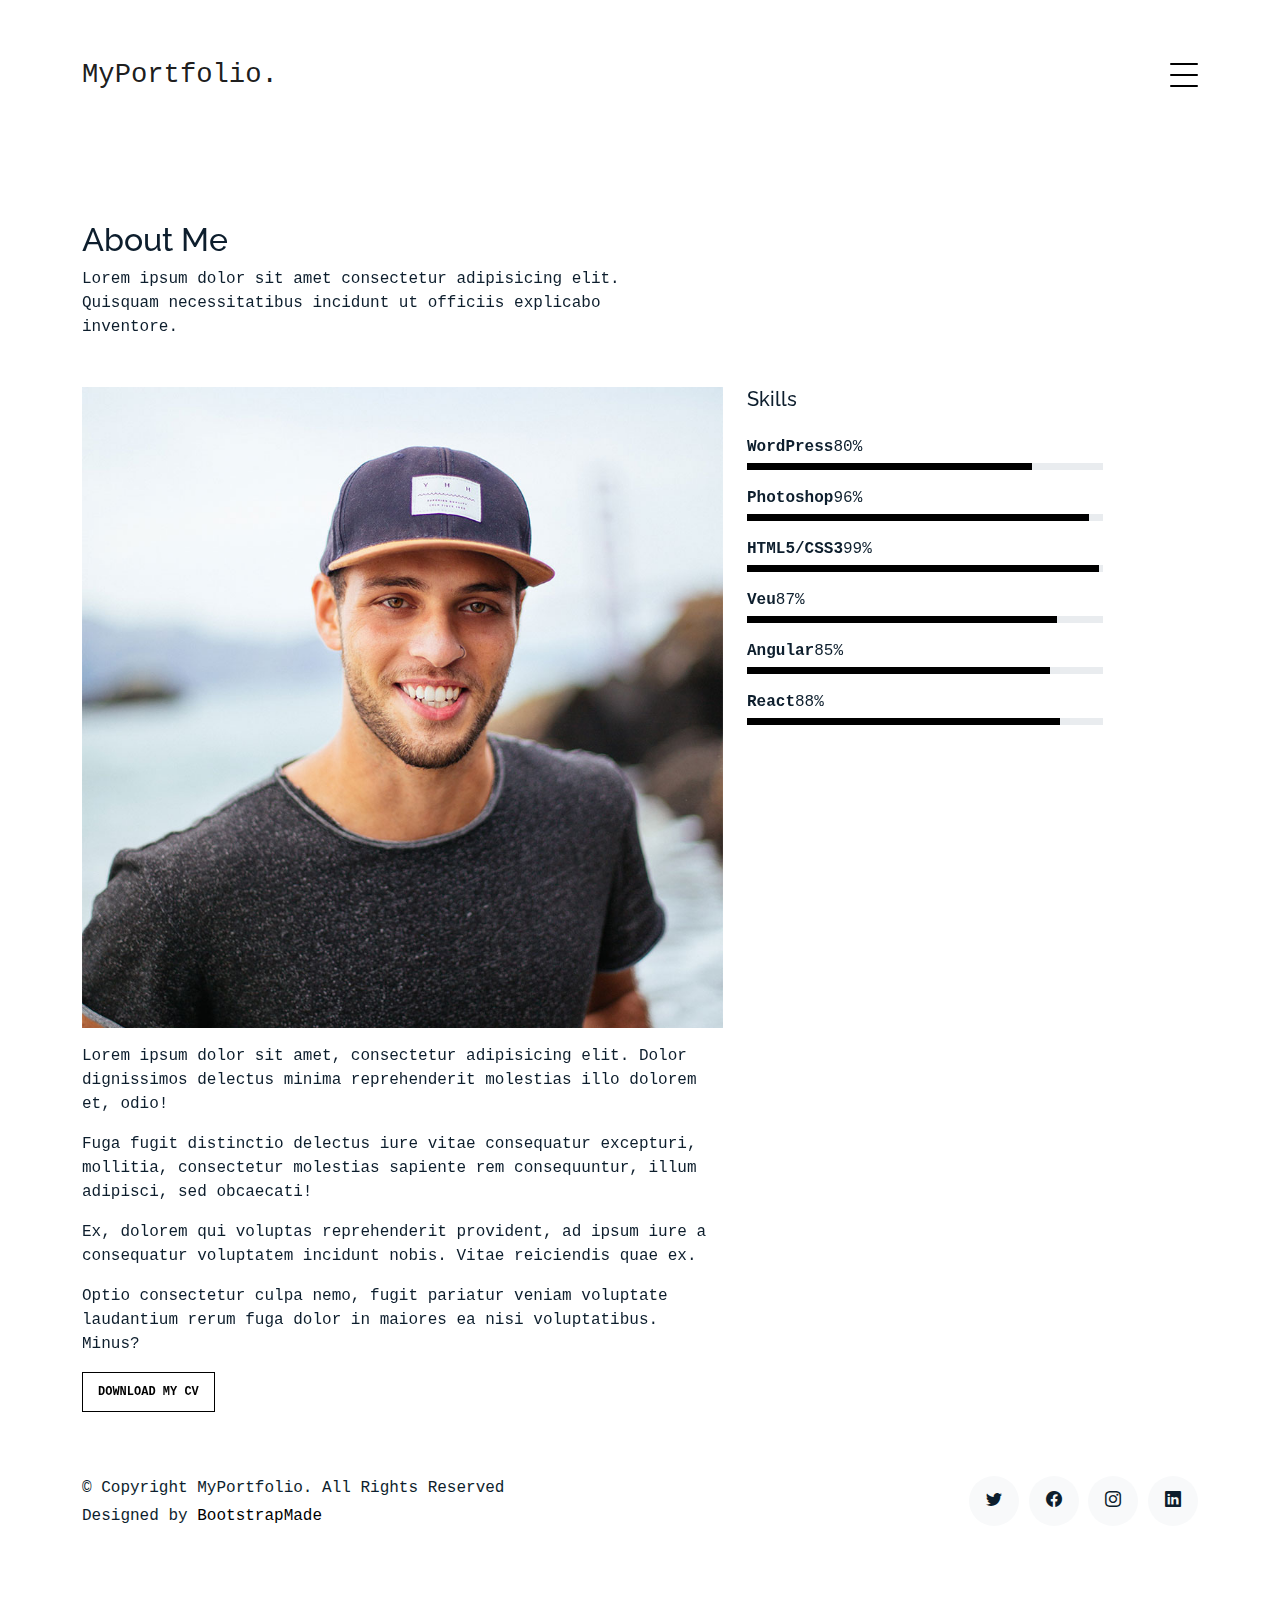
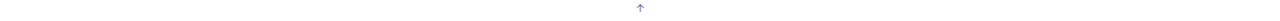
==== about.html @ 30f9475a "cambios iniciales" ====
<!DOCTYPE html>
<html lang="en">

<head>
  <meta charset="utf-8">
  <meta content="width=device-width, initial-scale=1.0" name="viewport">

  <title>MyPortfolio Bootstrap Template - About</title>
  <meta content="" name="description">
  <meta content="" name="keywords">

  <!-- Favicons -->
  <link href="assets/img/favicon.png" rel="icon">
  <link href="assets/img/apple-touch-icon.png" rel="apple-touch-icon">

  <!-- Google Fonts -->
  <link href="https://fonts.googleapis.com/css?family=https://fonts.googleapis.com/css?family=Inconsolata:400,500,600,700|Raleway:400,400i,500,500i,600,600i,700,700i" rel="stylesheet">

  <!-- Vendor CSS Files -->
  <link href="assets/vendor/aos/aos.css" rel="stylesheet">
  <link href="assets/vendor/bootstrap/css/bootstrap.min.css" rel="stylesheet">
  <link href="assets/vendor/bootstrap-icons/bootstrap-icons.css" rel="stylesheet">
  <link href="assets/vendor/swiper/swiper-bundle.min.css" rel="stylesheet">

  <!-- Template Main CSS File -->
  <link href="assets/css/style.css" rel="stylesheet">

  <!-- =======================================================
  * Template Name: MyPortfolio - v4.8.0
  * Template URL: https://bootstrapmade.com/myportfolio-bootstrap-portfolio-website-template/
  * Author: BootstrapMade.com
  * License: https://bootstrapmade.com/license/
  ======================================================== -->
</head>

<body>

  <!-- ======= Navbar ======= -->
  <div class="collapse navbar-collapse custom-navmenu" id="main-navbar">
    <div class="container py-2 py-md-5">
      <div class="row align-items-start">
        <div class="col-md-2">
          <ul class="custom-menu">
            <li><a href="index.html">Home</a></li>
            <li class="active"><a href="about.html">About Me</a></li>
            <li><a href="services.html">Services</a></li>
            <li><a href="works.html">Works</a></li>
            <li><a href="contact.html">Contact</a></li>
          </ul>
        </div>
        <div class="col-md-6 d-none d-md-block  mr-auto">
          <div class="tweet d-flex">
            <span class="bi bi-twitter text-white mt-2 mr-3"></span>
            <div>
              <p><em>Lorem ipsum dolor sit amet consectetur adipisicing elit. Quisquam necessitatibus incidunt ut officiis explicabo inventore. <br> <a href="#">t.co/v82jsk</a></em></p>
            </div>
          </div>
        </div>
        <div class="col-md-4 d-none d-md-block">
          <h3>Hire Me</h3>
          <p>Lorem ipsum dolor sit amet consectetur adipisicing elit. Quisquam necessitatibus incidunt ut officiisexplicabo inventore. <br> <a href="#">myemail@gmail.com</a></p>
        </div>
      </div>

    </div>
  </div>

  <nav class="navbar navbar-light custom-navbar">
    <div class="container">
      <a class="navbar-brand" href="index.html">MyPortfolio.</a>
      <a href="#" class="burger" data-bs-toggle="collapse" data-bs-target="#main-navbar">
        <span></span>
      </a>
    </div>
  </nav>

  <main id="main">

    <section class="section pb-5">
      <div class="container">
        <div class="row mb-5 align-items-end">
          <div class="col-md-6" data-aos="fade-up">

            <h2>About Me</h2>
            <p class="mb-0">Lorem ipsum dolor sit amet consectetur adipisicing elit. Quisquam necessitatibus incidunt ut
              officiis explicabo inventore.</p>
          </div>

        </div>

        <div class="row">
          <div class="col-md-4 ml-auto order-2" data-aos="fade-up">
            <h3 class="h3 mb-4">Skills</h3>
            <ul class="list-unstyled">
              <li class="mb-3">
                <div class="d-flex mb-1">
                  <strong>WordPress</strong>
                  <span class="ml-auto">80%</span>
                </div>
                <div class="progress custom-progress">
                  <div class="progress-bar" role="progressbar" style="width: 80%" aria-valuenow="80" aria-valuemin="0" aria-valuemax="100"></div>
                </div>
              </li>
              <li class="mb-3">
                <div class="d-flex mb-1">
                  <strong>Photoshop</strong>
                  <span class="ml-auto">96%</span>
                </div>
                <div class="progress custom-progress">
                  <div class="progress-bar" role="progressbar" style="width: 96%" aria-valuenow="96" aria-valuemin="0" aria-valuemax="100"></div>
                </div>
              </li>
              <li class="mb-3">
                <div class="d-flex mb-1">
                  <strong>HTML5/CSS3</strong>
                  <span class="ml-auto">99%</span>
                </div>
                <div class="progress custom-progress">
                  <div class="progress-bar" role="progressbar" style="width: 99%" aria-valuenow="99" aria-valuemin="0" aria-valuemax="100"></div>
                </div>
              </li>
              <li class="mb-3">
                <div class="d-flex mb-1">
                  <strong>Veu</strong>
                  <span class="ml-auto">87%</span>
                </div>
                <div class="progress custom-progress">
                  <div class="progress-bar" role="progressbar" style="width: 87%" aria-valuenow="87" aria-valuemin="0" aria-valuemax="100"></div>
                </div>
              </li>
              <li class="mb-3">
                <div class="d-flex mb-1">
                  <strong>Angular</strong>
                  <span class="ml-auto">85%</span>
                </div>
                <div class="progress custom-progress">
                  <div class="progress-bar" role="progressbar" style="width: 85%" aria-valuenow="85" aria-valuemin="0" aria-valuemax="100"></div>
                </div>
              </li>
              <li class="mb-3">
                <div class="d-flex mb-1">
                  <strong>React</strong>
                  <span class="ml-auto">88%</span>
                </div>
                <div class="progress custom-progress">
                  <div class="progress-bar" role="progressbar" style="width: 88%" aria-valuenow="88" aria-valuemin="0" aria-valuemax="100"></div>
                </div>
              </li>
            </ul>
          </div>

          <div class="col-md-7 mb-5 mb-md-0" data-aos="fade-up">
            <p><img src="assets/img/person_1_sq.jpg" alt="Image" class="img-fluid"></p>
            <p>Lorem ipsum dolor sit amet, consectetur adipisicing elit. Dolor dignissimos delectus minima reprehenderit
              molestias illo dolorem et, odio!</p>
            <p>Fuga fugit distinctio delectus iure vitae consequatur excepturi, mollitia, consectetur molestias sapiente
              rem consequuntur, illum adipisci, sed obcaecati!</p>
            <p>Ex, dolorem qui voluptas reprehenderit provident, ad ipsum iure a consequatur voluptatem incidunt nobis.
              Vitae reiciendis quae ex.</p>
            <p>Optio consectetur culpa nemo, fugit pariatur veniam voluptate laudantium rerum fuga dolor in maiores ea
              nisi voluptatibus. Minus?</p>
            <p><a href="#" class="readmore">Download my CV</a></p>
          </div>

        </div>

      </div>

    </section>

  </main><!-- End #main -->

  <!-- ======= Footer ======= -->
  <footer class="footer" role="contentinfo">
    <div class="container">
      <div class="row">
        <div class="col-sm-6">
          <p class="mb-1">&copy; Copyright MyPortfolio. All Rights Reserved</p>
          <div class="credits">
            <!--
            All the links in the footer should remain intact.
            You can delete the links only if you purchased the pro version.
            Licensing information: https://bootstrapmade.com/license/
            Purchase the pro version with working PHP/AJAX contact form: https://bootstrapmade.com/buy/?theme=MyPortfolio
          -->
            Designed by <a href="https://bootstrapmade.com/">BootstrapMade</a>
          </div>
        </div>
        <div class="col-sm-6 social text-md-end">
          <a href="#"><span class="bi bi-twitter"></span></a>
          <a href="#"><span class="bi bi-facebook"></span></a>
          <a href="#"><span class="bi bi-instagram"></span></a>
          <a href="#"><span class="bi bi-linkedin"></span></a>
        </div>
      </div>
    </div>
  </footer>

  <a href="#" class="back-to-top d-flex align-items-center justify-content-center"><i class="bi bi-arrow-up-short"></i></a>

  <!-- Vendor JS Files -->
  <script src="assets/vendor/aos/aos.js"></script>
  <script src="assets/vendor/bootstrap/js/bootstrap.bundle.min.js"></script>
  <script src="assets/vendor/isotope-layout/isotope.pkgd.min.js"></script>
  <script src="assets/vendor/swiper/swiper-bundle.min.js"></script>
  <script src="assets/vendor/php-email-form/validate.js"></script>

  <!-- Template Main JS File -->
  <script src="assets/js/main.js"></script>

</body>

</html>
---- assets/css/style.css ----
/**
* Template Name: MyPortfolio - v4.8.0
* Template URL: https://bootstrapmade.com/myportfolio-bootstrap-portfolio-website-template/
* Author: BootstrapMade.com
* License: https://bootstrapmade.com/license/
*/

/*--------------------------------------------------------------
# General
--------------------------------------------------------------*/
body {
  font-family: "Inconsolata", monospace;
  color: #0d1e2d;
}

a {
  color: #777;
  text-decoration: none;
}

a:hover {
  color: #000;
}

h1,
h2,
h3,
h4,
h5,
h6,
.font-heading {
  font-family: "Raleway", sans-serif;
}

.section {
  padding: 7rem 0;
}

.filters a {
  text-decoration: none;
  color: #000;
  display: inline-block;
  padding-left: 10px;
  padding-right: 10px;
  position: relative;
}

.filters a:hover,
.filters a:focus,
.filters a:active {
  text-decoration: none;
}

.filters a:hover:before {
  content: "";
  position: absolute;
  left: 10px;
  right: 10px;
  bottom: 0;
  height: 1px;
  background-color: #000;
}

.filters a.active {
  color: #000;
}

.filters a.active:before {
  content: "";
  position: absolute;
  left: 10px;
  right: 10px;
  bottom: 0;
  height: 1px;
  background-color: #000;
}

.item {
  border: none;
  margin-bottom: 30px;
}

.item .item-wrap {
  display: block;
  position: relative;
  overflow: hidden;
}

.item .item-wrap:after {
  z-index: 2;
  position: absolute;
  content: "";
  top: 0;
  left: 0;
  right: 0;
  bottom: 0;
  background: rgba(0, 0, 0, 0.4);
  visibility: hidden;
  opacity: 0;
  transition: 0.3s all ease-in-out;
}

.item .item-wrap img {
  transition: 0.3s transform ease;
  transform: scale(1);
}

.item .item-wrap>.work-info {
  position: absolute;
  top: 50%;
  width: 100%;
  text-align: center;
  z-index: 3;
  transform: translateY(-50%);
  color: #fff;
  opacity: 0;
  visibility: hidden;
  margin-top: 20px;
  transition: 0.3s all ease;
}

.item .item-wrap>.work-info h3 {
  font-size: 20px;
  margin-bottom: 0;
}

.item .item-wrap>.work-info span {
  font-size: 14px;
  text-transform: uppercase;
  letter-spacing: 0.2rem;
}

.item .item-wrap:hover {
  text-decoration: none;
}

.item .item-wrap:hover img {
  transform: scale(1.05);
}

.item .item-wrap:hover:after {
  opacity: 1;
  visibility: visible;
}

.item .item-wrap:hover .work-info {
  margin-top: 0px;
  opacity: 1;
  visibility: visible;
}

.testimonial-wrap {
  padding: 50px 50px 80px 50px;
  background: #eceff2;
}

.testimonial-wrap .testimonial {
  text-align: center;
  max-width: 500px;
  margin: 0 auto;
}

.testimonial-wrap .testimonial img {
  border-radius: 50%;
  width: 120px;
  margin: 0 auto 30px auto;
}

.testimonial-wrap .testimonial blockquote p {
  font-size: 20px;
}

.h3 {
  font-size: 20px;
}

.h4 {
  font-size: 16px;
}

.heading {
  font-size: 28px;
}

.readmore {
  display: inline-block;
  border: 1px solid #000;
  padding: 10px 15px;
  font-size: 12px;
  text-transform: uppercase;
  color: #000;
  transition: 0.2s all ease;
  font-weight: 700;
}

.readmore:active,
.readmore:focus,
.readmore:hover {
  outline: none;
}

.readmore:hover {
  color: #fff;
  text-decoration: none;
  background: #000;
}

.testimonials-slider .swiper-pagination {
  margin-top: -60px;
  position: relative;
}

.testimonials-slider .swiper-pagination .swiper-pagination-bullet {
  width: 12px;
  height: 12px;
  background-color: rgba(13, 30, 45, 0.3);
  opacity: 1;
}

.testimonials-slider .swiper-pagination .swiper-pagination-bullet-active {
  background-color: rgba(13, 30, 45, 0.6);
}

.sticky-content {
  position: sticky;
  position: -webkit-sticky;
  top: 0;
  /* required */
}

.list-line li {
  margin-bottom: 10px;
  position: relative;
  padding-left: 30px;
}

.list-line li:before {
  content: "";
  position: absolute;
  left: 0;
  top: 0.7rem;
  width: 10px;
  height: 2px;
  background: #000;
}

.form-control {
  border-radius: 0;
  background: #f8f9fa;
  border: 1px solid transparent;
  padding-top: 10px !important;
  padding-bottom: 10px !important;
}

.form-control:active,
.form-control:focus {
  background: #eff1f4;
  outline: none;
  box-shadow: none;
  border: 1px solid transparent;
}

.custom-progress {
  height: 7px;
  border-radius: 0;
}

.custom-progress .progress-bar {
  background: #000;
}

/* Services */
.services i {
  font-size: 40px;
}

.services h4 {
  padding-top: 10px;
}

/* Contact Form */
.php-email-form .error-message {
  display: none;
  color: #fff;
  background: #ed3c0d;
  text-align: left;
  padding: 15px;
  font-weight: 600;
}

.php-email-form .error-message br+br {
  margin-top: 25px;
}

.php-email-form .sent-message {
  display: none;
  color: #fff;
  background: #18d26e;
  text-align: center;
  padding: 15px;
  font-weight: 600;
}

.php-email-form .loading {
  display: none;
  background: #fff;
  text-align: center;
  padding: 15px;
}

.php-email-form .loading:before {
  content: "";
  display: inline-block;
  border-radius: 50%;
  width: 24px;
  height: 24px;
  margin: 0 10px -6px 0;
  border: 3px solid #18d26e;
  border-top-color: #eee;
  -webkit-animation: animate-loading 1s linear infinite;
  animation: animate-loading 1s linear infinite;
}

@-webkit-keyframes animate-loading {
  0% {
    transform: rotate(0deg);
  }

  100% {
    transform: rotate(360deg);
  }
}

@keyframes animate-loading {
  0% {
    transform: rotate(0deg);
  }

  100% {
    transform: rotate(360deg);
  }
}

/*--------------------------------------------------------------
# Header
--------------------------------------------------------------*/
/* Custom Navmenu */
.custom-navmenu {
  background: #0d1e2d;
}

.custom-navmenu .custom-menu,
.custom-navmenu .custom-menu li {
  padding: 0;
  margin: 0;
  list-style: none;
}

.custom-navmenu .custom-menu li {
  margin-bottom: 0;
  font-size: 20px;
}

.custom-navmenu .custom-menu li a {
  color: #fff;
  padding: 10px 0 !important;
}

.custom-navmenu .custom-menu li a:hover {
  text-decoration: none;
}

.custom-navmenu .custom-menu li.active a {
  text-decoration: underline;
}

.custom-navmenu h3 {
  font-size: 20px;
  color: #fff;
}

.custom-navmenu p {
  color: rgba(255, 255, 255, 0.6);
}

.custom-navmenu a {
  color: rgba(255, 255, 255, 0.7);
}

.custom-navmenu a:hover {
  color: #fff;
}

/* Custom Navbar */
.custom-navbar {
  padding-top: 50px;
  width: 100%;
}

@media (max-width: 780px) {
  .custom-navbar>.container {
    padding-right: 0;
    padding-left: 0;
  }
}

.custom-navbar .navbar-brand {
  font-size: 1.7rem;
}

/* Burger */
.burger {
  width: 28px;
  height: 32px;
  cursor: pointer;
  position: relative;
}

.burger:before,
.burger span,
.burger:after {
  width: 100%;
  height: 2px;
  display: block;
  background: #000;
  border-radius: 2px;
  position: absolute;
  opacity: 1;
}

.burger:before,
.burger:after {
  transition: top 0.35s cubic-bezier(0.23, 1, 0.32, 1), transform 0.35s cubic-bezier(0.23, 1, 0.32, 1), opacity 0.35s cubic-bezier(0.23, 1, 0.32, 1), background-color 1.15s cubic-bezier(0.86, 0, 0.07, 1);
  -webkit-transition: top 0.35s cubic-bezier(0.23, 1, 0.32, 1), -webkit-transform 0.35s cubic-bezier(0.23, 1, 0.32, 1), opacity 0.35s cubic-bezier(0.23, 1, 0.32, 1), background-color 1.15s cubic-bezier(0.86, 0, 0.07, 1);
  content: "";
}

.burger:before {
  top: 4px;
}

.burger span {
  top: 15px;
}

.burger:after {
  top: 26px;
}

/* Hover */
.burger:hover:before {
  top: 7px;
}

.burger:hover:after {
  top: 23px;
}

/* Click */
.burger.active span {
  opacity: 0;
}

.burger.active:before,
.burger.active:after {
  top: 40%;
}

.burger.active:before {
  transform: rotate(45deg);
}

.burger.active:after {
  transform: rotate(-45deg);
}

.burger:focus {
  outline: none;
}

/*--------------------------------------------------------------
# Footer
--------------------------------------------------------------*/
.footer {
  padding: 0 0 4rem 0;
}

.footer a {
  color: #000;
}

.social a {
  display: inline-block;
  width: 50px;
  height: 50px;
  border-radius: 50%;
  background: #f8f9fa;
  position: relative;
  text-align: center;
  color: #0d1e2d;
}

.social a span {
  display: inline-block;
  left: 50%;
  position: absolute;
  top: 50%;
  transform: translate(-50%, -50%);
}

.social a:hover {
  color: #000;
}
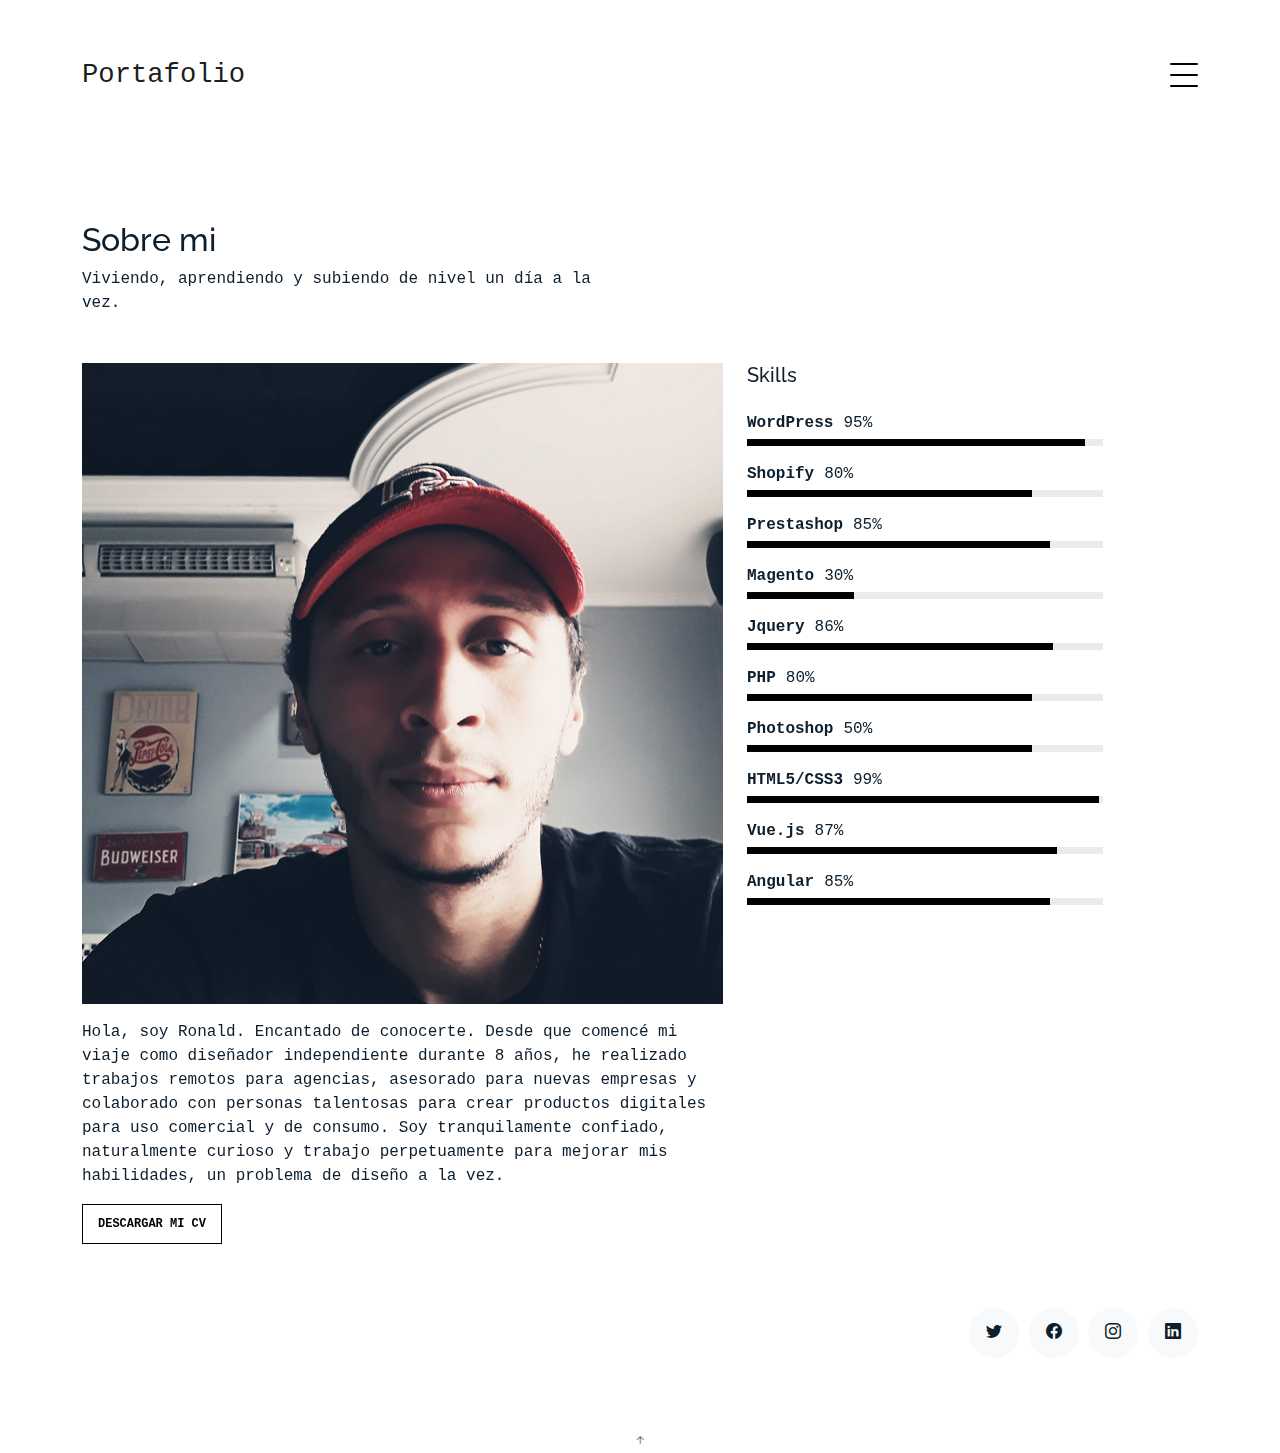
==== commit 306d2b17: "modificacion de contenido 26072022" ====
--- a/about.html
+++ b/about.html
@@ -5,7 +5,7 @@
   <meta charset="utf-8">
   <meta content="width=device-width, initial-scale=1.0" name="viewport">
 
-  <title>MyPortfolio Bootstrap Template - About</title>
+  <title>Portafolio - Ronald Espinoza</title>
   <meta content="" name="description">
   <meta content="" name="keywords">
 
@@ -24,13 +24,6 @@
 
   <!-- Template Main CSS File -->
   <link href="assets/css/style.css" rel="stylesheet">
-
-  <!-- =======================================================
-  * Template Name: MyPortfolio - v4.8.0
-  * Template URL: https://bootstrapmade.com/myportfolio-bootstrap-portfolio-website-template/
-  * Author: BootstrapMade.com
-  * License: https://bootstrapmade.com/license/
-  ======================================================== -->
 </head>
 
 <body>
@@ -41,24 +34,21 @@
       <div class="row align-items-start">
         <div class="col-md-2">
           <ul class="custom-menu">
-            <li><a href="index.html">Home</a></li>
-            <li class="active"><a href="about.html">About Me</a></li>
-            <li><a href="services.html">Services</a></li>
-            <li><a href="works.html">Works</a></li>
-            <li><a href="contact.html">Contact</a></li>
+            <li class="active"><a href="index.html">Inicio</a></li>
+            <li><a href="about.html">Sobre mi</a></li>
+            <li><a href="contact.html">Di hola</a></li>
           </ul>
         </div>
         <div class="col-md-6 d-none d-md-block  mr-auto">
           <div class="tweet d-flex">
-            <span class="bi bi-twitter text-white mt-2 mr-3"></span>
             <div>
-              <p><em>Lorem ipsum dolor sit amet consectetur adipisicing elit. Quisquam necessitatibus incidunt ut officiis explicabo inventore. <br> <a href="#">t.co/v82jsk</a></em></p>
+              <p><em>✈️ Viviendo, aprendiendo y subiendo <br>de nivel un día a la vez.</em></p>
             </div>
           </div>
         </div>
         <div class="col-md-4 d-none d-md-block">
-          <h3>Hire Me</h3>
-          <p>Lorem ipsum dolor sit amet consectetur adipisicing elit. Quisquam necessitatibus incidunt ut officiisexplicabo inventore. <br> <a href="#">myemail@gmail.com</a></p>
+          <h3>¿Por qué contratarme?</h3>
+          <p>Estoy orgulloso de haber colaborado con algunas compañías increíbles. Espero poder trabajar en la suya 😉<br> <a href="mailto:ronaldplazae95@gmail.com">ronaldplazae95@gmail.com</a></p>
         </div>
       </div>
 
@@ -67,7 +57,7 @@
 
   <nav class="navbar navbar-light custom-navbar">
     <div class="container">
-      <a class="navbar-brand" href="index.html">MyPortfolio.</a>
+      <a class="navbar-brand" href="index.html">Portafolio</a>
       <a href="#" class="burger" data-bs-toggle="collapse" data-bs-target="#main-navbar">
         <span></span>
       </a>
@@ -81,9 +71,8 @@
         <div class="row mb-5 align-items-end">
           <div class="col-md-6" data-aos="fade-up">
 
-            <h2>About Me</h2>
-            <p class="mb-0">Lorem ipsum dolor sit amet consectetur adipisicing elit. Quisquam necessitatibus incidunt ut
-              officiis explicabo inventore.</p>
+            <h2>Sobre mi</h2>
+            <p class="mb-0">Viviendo, aprendiendo y subiendo de nivel un día a la vez.</p>
           </div>
 
         </div>
@@ -95,6 +84,15 @@
               <li class="mb-3">
                 <div class="d-flex mb-1">
                   <strong>WordPress</strong>
+                  <span class="ml-auto">95%</span>
+                </div>
+                <div class="progress custom-progress">
+                  <div class="progress-bar" role="progressbar" style="width: 95%" aria-valuenow="95" aria-valuemin="0" aria-valuemax="100"></div>
+                </div>
+              </li>
+              <li class="mb-3">
+                <div class="d-flex mb-1">
+                  <strong>Shopify</strong>
                   <span class="ml-auto">80%</span>
                 </div>
                 <div class="progress custom-progress">
@@ -103,11 +101,47 @@
               </li>
               <li class="mb-3">
                 <div class="d-flex mb-1">
+                  <strong>Prestashop</strong>
+                  <span class="ml-auto">85%</span>
+                </div>
+                <div class="progress custom-progress">
+                  <div class="progress-bar" role="progressbar" style="width: 85%" aria-valuenow="85" aria-valuemin="0" aria-valuemax="100"></div>
+                </div>
+              </li>
+              <li class="mb-3">
+                <div class="d-flex mb-1">
+                  <strong>Magento</strong>
+                  <span class="ml-auto">30%</span>
+                </div>
+                <div class="progress custom-progress">
+                  <div class="progress-bar" role="progressbar" style="width: 30%" aria-valuenow="30" aria-valuemin="0" aria-valuemax="100"></div>
+                </div>
+              </li>
+              <li class="mb-3">
+                <div class="d-flex mb-1">
+                  <strong>Jquery</strong>
+                  <span class="ml-auto">86%</span>
+                </div>
+                <div class="progress custom-progress">
+                  <div class="progress-bar" role="progressbar" style="width: 86%" aria-valuenow="86" aria-valuemin="0" aria-valuemax="100"></div>
+                </div>
+              </li>
+              <li class="mb-3">
+                <div class="d-flex mb-1">
+                  <strong>PHP</strong>
+                  <span class="ml-auto">80%</span>
+                </div>
+                <div class="progress custom-progress">
+                  <div class="progress-bar" role="progressbar" style="width: 80%" aria-valuenow="80" aria-valuemin="0" aria-valuemax="100"></div>
+                </div>
+              </li>
+              <li class="mb-3">
+                <div class="d-flex mb-1">
                   <strong>Photoshop</strong>
-                  <span class="ml-auto">96%</span>
-                </div>
-                <div class="progress custom-progress">
-                  <div class="progress-bar" role="progressbar" style="width: 96%" aria-valuenow="96" aria-valuemin="0" aria-valuemax="100"></div>
+                  <span class="ml-auto">50%</span>
+                </div>
+                <div class="progress custom-progress">
+                  <div class="progress-bar" role="progressbar" style="width: 80%" aria-valuenow="80" aria-valuemin="0" aria-valuemax="100"></div>
                 </div>
               </li>
               <li class="mb-3">
@@ -121,7 +155,7 @@
               </li>
               <li class="mb-3">
                 <div class="d-flex mb-1">
-                  <strong>Veu</strong>
+                  <strong>Vue.js</strong>
                   <span class="ml-auto">87%</span>
                 </div>
                 <div class="progress custom-progress">
@@ -137,7 +171,7 @@
                   <div class="progress-bar" role="progressbar" style="width: 85%" aria-valuenow="85" aria-valuemin="0" aria-valuemax="100"></div>
                 </div>
               </li>
-              <li class="mb-3">
+              <!--li class="mb-3">
                 <div class="d-flex mb-1">
                   <strong>React</strong>
                   <span class="ml-auto">88%</span>
@@ -145,21 +179,14 @@
                 <div class="progress custom-progress">
                   <div class="progress-bar" role="progressbar" style="width: 88%" aria-valuenow="88" aria-valuemin="0" aria-valuemax="100"></div>
                 </div>
-              </li>
+              </li-->
             </ul>
           </div>
 
           <div class="col-md-7 mb-5 mb-md-0" data-aos="fade-up">
-            <p><img src="assets/img/person_1_sq.jpg" alt="Image" class="img-fluid"></p>
-            <p>Lorem ipsum dolor sit amet, consectetur adipisicing elit. Dolor dignissimos delectus minima reprehenderit
-              molestias illo dolorem et, odio!</p>
-            <p>Fuga fugit distinctio delectus iure vitae consequatur excepturi, mollitia, consectetur molestias sapiente
-              rem consequuntur, illum adipisci, sed obcaecati!</p>
-            <p>Ex, dolorem qui voluptas reprehenderit provident, ad ipsum iure a consequatur voluptatem incidunt nobis.
-              Vitae reiciendis quae ex.</p>
-            <p>Optio consectetur culpa nemo, fugit pariatur veniam voluptate laudantium rerum fuga dolor in maiores ea
-              nisi voluptatibus. Minus?</p>
-            <p><a href="#" class="readmore">Download my CV</a></p>
+            <p><img src="assets/img/foto-perfil.jpg" alt="Image" class="img-fluid"></p>
+            <p>Hola, soy Ronald. Encantado de conocerte. Desde que comencé mi viaje como diseñador independiente durante 8 años, he realizado trabajos remotos para agencias, asesorado para nuevas empresas y colaborado con personas talentosas para crear productos digitales para uso comercial y de consumo. Soy tranquilamente confiado, naturalmente curioso y trabajo perpetuamente para mejorar mis habilidades, un problema de diseño a la vez.</p>
+            <p><a href="assets/document/cv-ronald-2022.pdf" class="readmore">Descargar mi CV</a></p>
           </div>
 
         </div>
@@ -174,23 +201,11 @@
   <footer class="footer" role="contentinfo">
     <div class="container">
       <div class="row">
-        <div class="col-sm-6">
-          <p class="mb-1">&copy; Copyright MyPortfolio. All Rights Reserved</p>
-          <div class="credits">
-            <!--
-            All the links in the footer should remain intact.
-            You can delete the links only if you purchased the pro version.
-            Licensing information: https://bootstrapmade.com/license/
-            Purchase the pro version with working PHP/AJAX contact form: https://bootstrapmade.com/buy/?theme=MyPortfolio
-          -->
-            Designed by <a href="https://bootstrapmade.com/">BootstrapMade</a>
-          </div>
-        </div>
-        <div class="col-sm-6 social text-md-end">
-          <a href="#"><span class="bi bi-twitter"></span></a>
-          <a href="#"><span class="bi bi-facebook"></span></a>
-          <a href="#"><span class="bi bi-instagram"></span></a>
-          <a href="#"><span class="bi bi-linkedin"></span></a>
+        <div class="col-sm-12 social text-md-end">
+          <a href="https://twitter.com/Ronny2306"><span class="bi bi-twitter"></span></a>
+          <a href="https://www.facebook.com/ronald.espinoza.7731/"><span class="bi bi-facebook"></span></a>
+          <a href="https://www.instagram.com/ronald_2306/"><span class="bi bi-instagram"></span></a>
+          <a href="www.linkedin.com/in/ronald-espinoza-768330110/"><span class="bi bi-linkedin"></span></a>
         </div>
       </div>
     </div>
--- a/assets/css/style.css
+++ b/assets/css/style.css
@@ -510,4 +510,7 @@
 
 .social a:hover {
   color: #000;
+}
+.list-unstyled span.ml-auto {
+    margin-left: 10px;
 }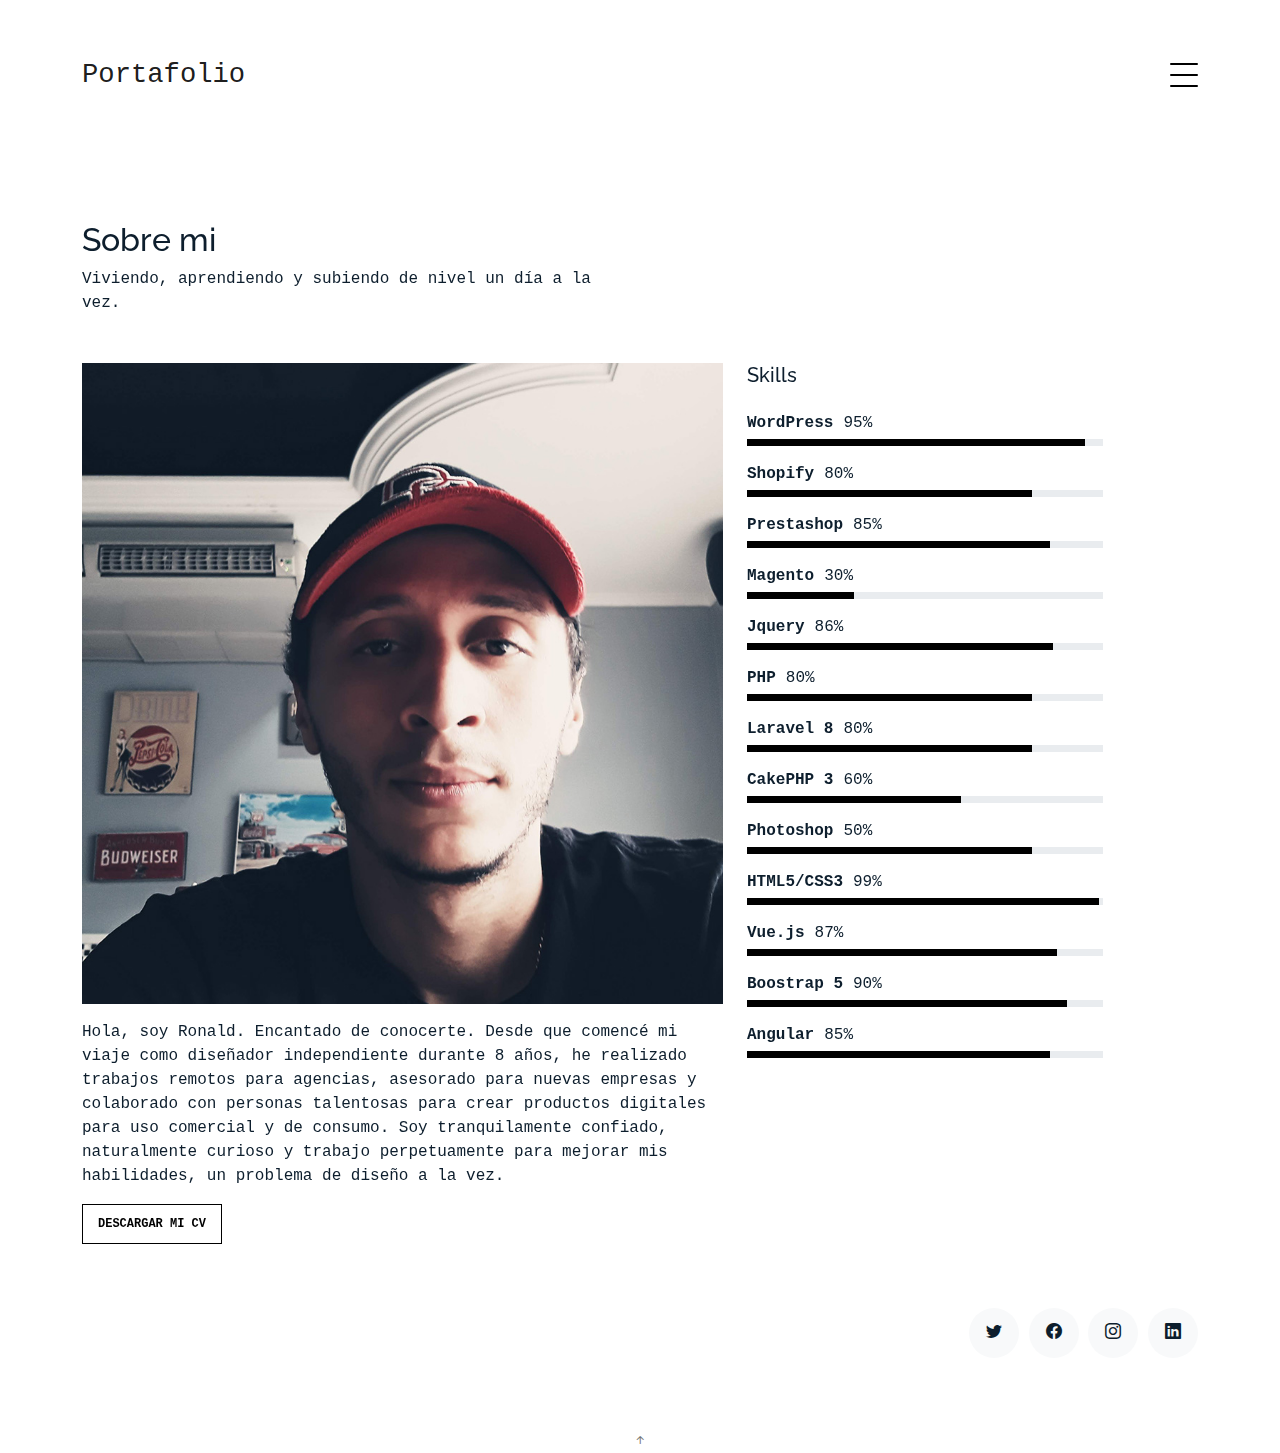
==== commit 1c18b883: "cambios de textos" ====
--- a/about.html
+++ b/about.html
@@ -34,8 +34,8 @@
       <div class="row align-items-start">
         <div class="col-md-2">
           <ul class="custom-menu">
-            <li class="active"><a href="index.html">Inicio</a></li>
-            <li><a href="about.html">Sobre mi</a></li>
+            <li><a href="index.html">Inicio</a></li>
+            <li class="active"><a href="about.html">Sobre mi</a></li>
             <li><a href="contact.html">Di hola</a></li>
           </ul>
         </div>
@@ -137,6 +137,24 @@
               </li>
               <li class="mb-3">
                 <div class="d-flex mb-1">
+                  <strong>Laravel 8</strong>
+                  <span class="ml-auto">80%</span>
+                </div>
+                <div class="progress custom-progress">
+                  <div class="progress-bar" role="progressbar" style="width: 80%" aria-valuenow="80" aria-valuemin="0" aria-valuemax="100"></div>
+                </div>
+              </li>
+              <li class="mb-3">
+                <div class="d-flex mb-1">
+                  <strong>CakePHP 3</strong>
+                  <span class="ml-auto">60%</span>
+                </div>
+                <div class="progress custom-progress">
+                  <div class="progress-bar" role="progressbar" style="width: 60%" aria-valuenow="60" aria-valuemin="0" aria-valuemax="100"></div>
+                </div>
+              </li>
+              <li class="mb-3">
+                <div class="d-flex mb-1">
                   <strong>Photoshop</strong>
                   <span class="ml-auto">50%</span>
                 </div>
@@ -160,6 +178,15 @@
                 </div>
                 <div class="progress custom-progress">
                   <div class="progress-bar" role="progressbar" style="width: 87%" aria-valuenow="87" aria-valuemin="0" aria-valuemax="100"></div>
+                </div>
+              </li>
+              <li class="mb-3">
+                <div class="d-flex mb-1">
+                  <strong>Boostrap 5</strong>
+                  <span class="ml-auto">90%</span>
+                </div>
+                <div class="progress custom-progress">
+                  <div class="progress-bar" role="progressbar" style="width: 90%" aria-valuenow="90" aria-valuemin="0" aria-valuemax="100"></div>
                 </div>
               </li>
               <li class="mb-3">
